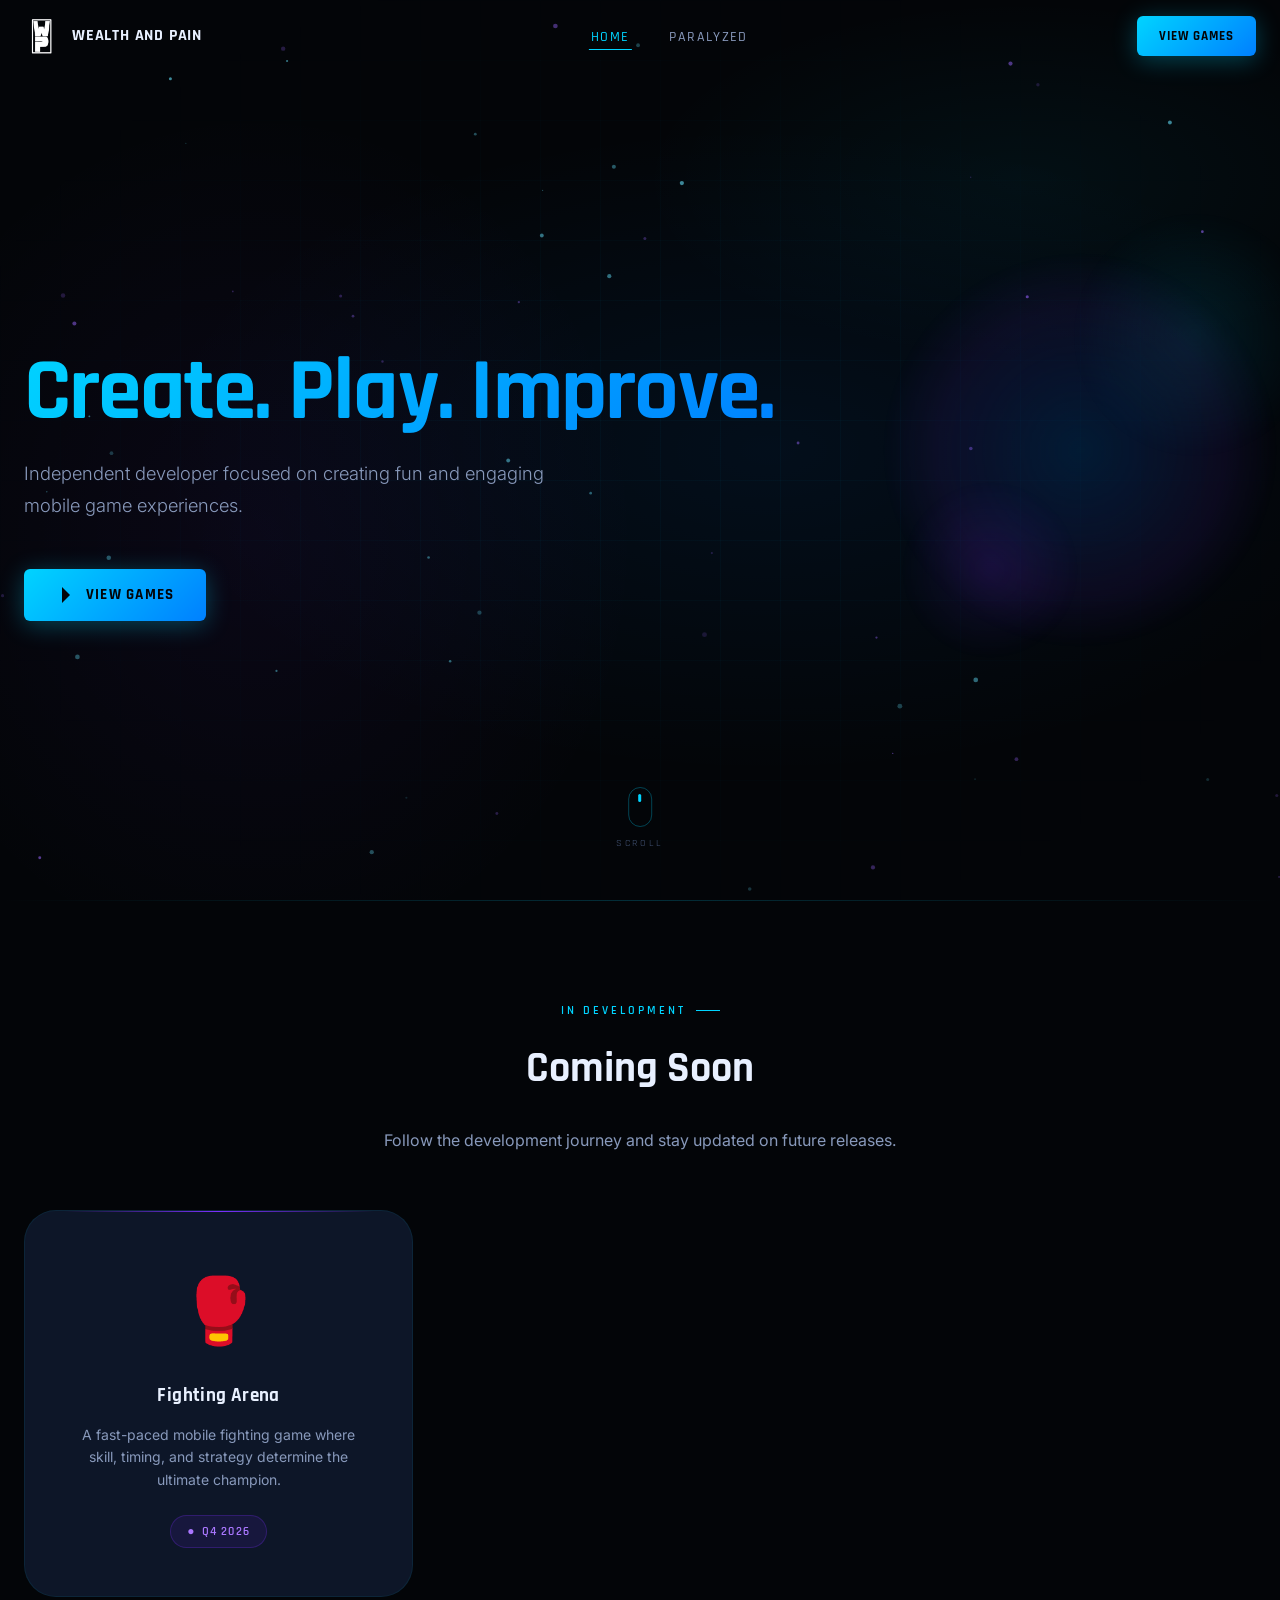
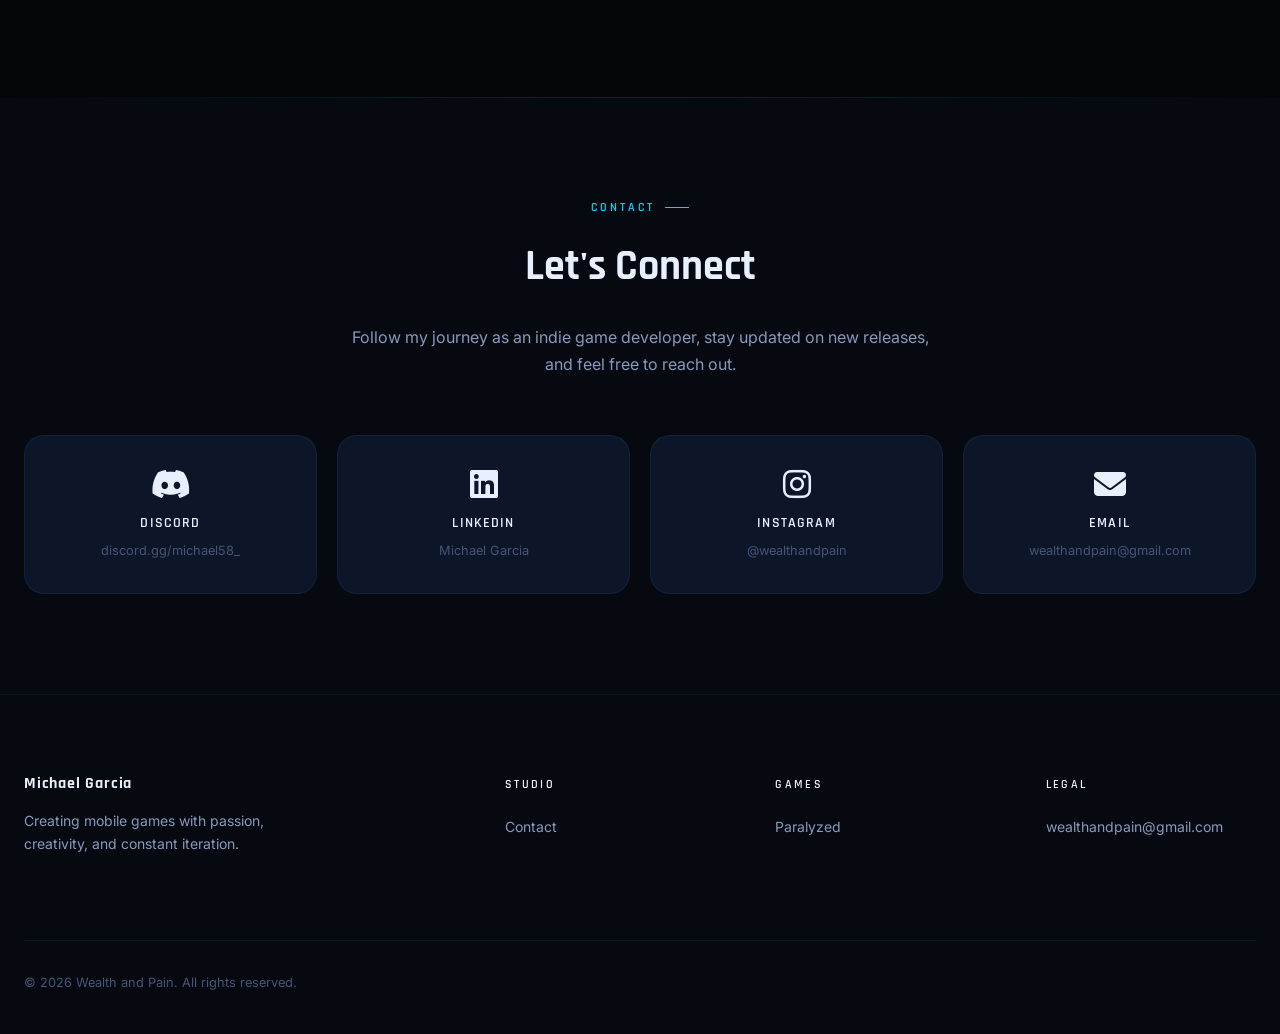
==== index.html @ cfcf7b03 "Feat: Home and Paralyzed details page" ====
<!DOCTYPE html>
<html lang="en">
  <head>
    <meta charset="UTF-8">
    <meta name="viewport" content="width=device-width, initial-scale=1.0">
    <meta name="description" content="Wealth and Pain — Independent mobile game studio. Download our games on Google Play.">
    <meta name="keywords" content="indie game studio, mobile games, action games, Google Play">
    <meta property="og:title" content="Wealth and Pain">
    <meta property="og:description" content="Independent mobile game studio.">
    <meta property="og:type" content="website">
    <title>Wealth and Pain</title>
    <link rel="stylesheet" href="css/style.css">
    <link rel="icon" type="image/svg+xml" href="data:image/svg+xml,<svg xmlns='http://www.w3.org/2000/svg' viewBox='0 0 32 32'><rect width='32' height='32' rx='8' fill='%2300d4ff'/><text x='16' y='23' font-size='18' text-anchor='middle' font-weight='900' fill='%23030508' font-family='monospace'>N</text></svg>">
    <link rel="stylesheet" href="https://cdnjs.cloudflare.com/ajax/libs/font-awesome/6.5.1/css/all.min.css">
  </head>
  <body>

    <!-- ===== NAVBAR ===== -->
    <div id="header"></div>

    <!-- ===== HERO ===== -->
    <section class="hero">
      <div class="hero-bg"></div>
      <div class="hero-grid-overlay"></div>
      <canvas id="hero-canvas" class="hero-particles" style="position:absolute;inset:0;width:100%;height:100%;z-index:0;"></canvas>

      <div class="hero-visual">
        <div class="hero-orb hero-orb-1"></div>
        <div class="hero-orb hero-orb-2"></div>
        <div class="hero-orb hero-orb-3"></div>
      </div>

      <div class="container" style="position:relative;z-index:1;">
        <div class="hero-content">
          <h1 class="display-xl fade-up stagger-1">
            <span class="text-gradient-cyan">Create. Play. Improve.</span>
          </h1>
          <p class="hero-subtitle fade-up stagger-2">
            Independent developer focused on creating fun and engaging mobile game experiences.
          </p>
          <div class="hero-actions fade-up stagger-3">
            <a href="https://play.google.com/store/apps/developer?id=Wealth+and+Pain" class="btn btn-primary" target="_blank" rel="noopener noreferrer">
              <svg class="btn-icon" viewBox="0 0 20 20" fill="currentColor"><path d="M6 2l8 8-8 8V2z"/></svg>
              View Games
            </a>
          </div>
        </div>
      </div>

      <div class="hero-scroll">
        <div class="scroll-indicator"></div>
        <span>Scroll</span>
      </div>
    </section>

    <div class="divider"></div>

    <!-- ===== COMING SOON ===== -->
    <section class="section" id="upcoming">
      <div class="container">
        <div class="section-header centered fade-up">
          <div class="section-label">In Development</div>
          <h2 class="section-title">Coming Soon</h2>
          <p class="section-subtitle">Follow the development journey and stay updated on future releases.</p>
        </div>

        <div class="grid-3">
          <div class="coming-soon-card fade-up">
            <div class="coming-soon-icon">🥊</div>
            <div class="coming-soon-title">Fighting Arena</div>
            <div class="coming-soon-desc">A fast-paced mobile fighting game where skill, timing, and strategy determine the ultimate champion.</div>
            <div class="coming-soon-badge">
              <span>●</span> Q4 2026
            </div>
          </div>
        </div>
      </div>
    </section>

    <div class="divider"></div>

    <!-- ===== SOCIAL ===== -->
    <section class="social-section section" id="contact">
      <div class="container">
        <div class="section-header centered fade-up">
          <div class="section-label">Contact</div>
          <h2 class="section-title">Let's Connect</h2>
          <p class="section-subtitle">Follow my journey as an indie game developer, stay updated on new releases, and feel free to reach out.</p>
        </div>

        <div class="social-grid fade-up stagger-1">
          <a href="https://discord.com/users/michael58_" target="_blank" rel="noopener" class="social-card discord">
            <i class="fab fa-discord social-icon"></i>
            <div class="social-name">Discord</div>
            <div class="social-handle">discord.gg/michael58_</div>
          </a>
          <a href="https://www.linkedin.com/in/michael-garciag/" target="_blank" rel="noopener" class="social-card linkedin">
            <i class="fab fa-linkedin social-icon"></i>
            <div class="social-name">LinkedIn</div>
            <div class="social-handle">Michael Garcia</div>
          </a>
          <a href="https://www.instagram.com/wealthandpain" target="_blank" rel="noopener" class="social-card instagram">
            <i class="fab fa-instagram social-icon"></i>
            <div class="social-name">Instagram</div>
            <div class="social-handle">@wealthandpain</div>
          </a>
          <a href="mailto:wealthandpain@gmail.com" class="social-card email">
            <i class="fas fa-envelope social-icon"></i>
            <div class="social-name">Email</div>
            <div class="social-handle">wealthandpain@gmail.com</div>
          </a>
        </div>
      </div>
    </section>

    <!-- ===== FOOTER ===== -->
    <div id="footer"></div>

    <script src="js/component-loader.js"></script>
    <script src="js/main.js"></script>
  </body>
</html>
---- css/style.css ----
/* ===========================
   NEXUS FORGE STUDIOS — STYLE
   =========================== */

@import url('https://fonts.googleapis.com/css2?family=Orbitron:wght@400;500;600;700;800;900&family=Rajdhani:wght@300;400;500;600;700&family=Inter:wght@300;400;500;600&display=swap');

/* ── Variables ── */
:root {
  --bg-void:       #030508;
  --bg-deep:       #060a10;
  --bg-surface:    #0b1220;
  --bg-card:       #0d1628;
  --bg-glass:      rgba(13, 22, 40, 0.6);

  --accent-cyan:   #00d4ff;
  --accent-blue:   #0080ff;
  --accent-purple: #7b2fff;
  --accent-ember:  #ff6b00;
  --accent-green:  #00ff88;

  --text-primary:  #e8f0ff;
  --text-secondary:#8899bb;
  --text-muted:    #445577;

  --border-dim:    rgba(0, 212, 255, 0.08);
  --border-glow:   rgba(0, 212, 255, 0.3);

  --glow-cyan:     0 0 20px rgba(0, 212, 255, 0.4), 0 0 60px rgba(0, 212, 255, 0.15);
  --glow-purple:   0 0 20px rgba(123, 47, 255, 0.4), 0 0 60px rgba(123, 47, 255, 0.15);
  --glow-ember:    0 0 20px rgba(255, 107, 0, 0.4), 0 0 60px rgba(255, 107, 0, 0.15);

  --font-display:  'Rajdhani', sans-serif;
  --font-ui:       'Rajdhani', sans-serif;
  --font-body:     'Inter', sans-serif;

  --radius-sm:     6px;
  --radius-md:     12px;
  --radius-lg:     20px;
  --radius-xl:     32px;

  --transition:    all 0.3s cubic-bezier(0.4, 0, 0.2, 1);
  --transition-slow: all 0.6s cubic-bezier(0.4, 0, 0.2, 1);
}

/* ── Reset ── */
*, *::before, *::after { box-sizing: border-box; margin: 0; padding: 0; }
html { scroll-behavior: smooth; font-size: 16px; }
body {
  background: var(--bg-void);
  color: var(--text-primary);
  font-family: var(--font-body);
  line-height: 1.6;
  overflow-x: hidden;
  -webkit-font-smoothing: antialiased;
}
img { max-width: 100%; display: block; }
a { color: inherit; text-decoration: none; }
button { cursor: pointer; border: none; background: none; font-family: inherit; }
ul { list-style: none; }

/* ── Scrollbar ── */
::-webkit-scrollbar { width: 4px; }
::-webkit-scrollbar-track { background: var(--bg-void); }
::-webkit-scrollbar-thumb { background: var(--accent-cyan); border-radius: 2px; }

/* ── Selection ── */
::selection { background: rgba(0, 212, 255, 0.2); color: var(--accent-cyan); }

/* ===========================
   LAYOUT UTILITIES
   =========================== */
.container {
  width: 100%;
  max-width: 1280px;
  margin: 0 auto;
  padding: 0 24px;
}

.section {
  padding: 100px 0;
  position: relative;
}

.section--sm { padding: 60px 0; }

.grid-2 { display: grid; grid-template-columns: 1fr 1fr; gap: 40px; }
.grid-3 { display: grid; grid-template-columns: repeat(3, 1fr); gap: 32px; }
.grid-4 { display: grid; grid-template-columns: repeat(4, 1fr); gap: 24px; }

.flex-center { display: flex; align-items: center; justify-content: center; }
.flex-between { display: flex; align-items: center; justify-content: space-between; }

/* ===========================
   TYPOGRAPHY
   =========================== */
.display-xl {
  font-family: var(--font-display);
  font-size: clamp(2.5rem, 7vw, 5.5rem);
  font-weight: 800;
  line-height: 1.0;
  letter-spacing: -0.02em;
}

.display-lg {
  font-family: var(--font-display);
  font-size: clamp(1.8rem, 4vw, 3.2rem);
  font-weight: 700;
  line-height: 1.1;
  letter-spacing: -0.01em;
}

.display-md {
  font-family: var(--font-display);
  font-size: clamp(1.2rem, 2.5vw, 1.8rem);
  font-weight: 600;
  letter-spacing: 0.02em;
}

.section-title {
  font-family: var(--font-display);
  font-size: clamp(1.6rem, 3.5vw, 2.6rem);
  font-weight: 700;
  margin-bottom: 12px;
}

.section-label {
  font-family: var(--font-ui);
  font-size: 0.75rem;
  font-weight: 600;
  letter-spacing: 0.25em;
  text-transform: uppercase;
  color: var(--accent-cyan);
  margin-bottom: 16px;
  display: flex;
  align-items: center;
  gap: 10px;
}

.section-label::before {
  content: '';
  width: 24px;
  height: 1px;
  background: var(--accent-cyan);
  display: inline-block;
}

.text-gradient-cyan {
  background: linear-gradient(135deg, var(--accent-cyan), var(--accent-blue));
  -webkit-background-clip: text;
  -webkit-text-fill-color: transparent;
  background-clip: text;
}

.text-gradient-purple {
  background: linear-gradient(135deg, var(--accent-purple), var(--accent-cyan));
  -webkit-background-clip: text;
  -webkit-text-fill-color: transparent;
  background-clip: text;
}

.text-gradient-ember {
  background: linear-gradient(135deg, var(--accent-ember), #ffaa00);
  -webkit-background-clip: text;
  -webkit-text-fill-color: transparent;
  background-clip: text;
}

/* ===========================
   BUTTONS
   =========================== */
.btn {
  display: inline-flex;
  align-items: center;
  gap: 10px;
  padding: 14px 32px;
  border-radius: var(--radius-sm);
  font-family: var(--font-ui);
  font-size: 0.95rem;
  font-weight: 600;
  letter-spacing: 0.08em;
  text-transform: uppercase;
  transition: var(--transition);
  position: relative;
  overflow: hidden;
}

.btn::before {
  content: '';
  position: absolute;
  inset: 0;
  background: rgba(255,255,255,0.05);
  opacity: 0;
  transition: opacity 0.3s;
}

.btn:hover::before { opacity: 1; }

.btn-primary {
  background: linear-gradient(135deg, var(--accent-cyan), var(--accent-blue));
  color: var(--bg-void);
  font-weight: 700;
  box-shadow: 0 4px 24px rgba(0, 212, 255, 0.3);
}

.btn-primary:hover {
  transform: translateY(-2px);
  box-shadow: 0 8px 40px rgba(0, 212, 255, 0.5);
}

.btn-secondary {
  background: transparent;
  color: var(--text-primary);
  border: 1px solid var(--border-glow);
  backdrop-filter: blur(10px);
}

.btn-secondary:hover {
  border-color: var(--accent-cyan);
  color: var(--accent-cyan);
  box-shadow: var(--glow-cyan);
  transform: translateY(-2px);
}

.btn-ghost {
  background: transparent;
  color: var(--accent-cyan);
  padding: 10px 20px;
  font-size: 0.85rem;
}

.btn-ghost:hover {
  background: rgba(0, 212, 255, 0.08);
}

.btn-ember {
  background: linear-gradient(135deg, var(--accent-ember), #ffaa00);
  color: var(--bg-void);
  font-weight: 700;
  box-shadow: 0 4px 24px rgba(255, 107, 0, 0.3);
}

.btn-ember:hover {
  transform: translateY(-2px);
  box-shadow: 0 8px 40px rgba(255, 107, 0, 0.5);
}

.btn-icon {
  width: 20px;
  height: 20px;
  flex-shrink: 0;
}

/* ===========================
   NAVIGATION
   =========================== */
#navbar {
  position: fixed;
  top: 0;
  left: 0;
  right: 0;
  z-index: 1000;
  padding: 0;
  transition: var(--transition);
}

#navbar.scrolled {
  background: rgba(3, 5, 8, 0.85);
  backdrop-filter: blur(20px);
  -webkit-backdrop-filter: blur(20px);
  border-bottom: 1px solid var(--border-dim);
}

.nav-inner {
  display: flex;
  align-items: center;
  justify-content: space-between;
  height: 72px;
}

.nav-logo {
  display: flex;
  align-items: center;
  gap: 12px;
}

.nav-logo-mark {
  width: 36px;
  height: 36px;
  display: flex;
  align-items: center;
  justify-content: center;
}

.nav-logo-text {
  font-family: var(--font-display);
  font-size: 1rem;
  font-weight: 700;
  letter-spacing: 0.05em;
  line-height: 1.1;
}

.nav-logo-sub {
  font-family: var(--font-ui);
  font-size: 0.6rem;
  letter-spacing: 0.2em;
  text-transform: uppercase;
  color: var(--accent-cyan);
  font-weight: 500;
}

.nav-links {
  display: flex;
  align-items: center;
  gap: 8px;
}

.nav-links a {
  font-family: var(--font-ui);
  font-size: 0.85rem;
  font-weight: 500;
  letter-spacing: 0.1em;
  text-transform: uppercase;
  color: var(--text-secondary);
  padding: 8px 16px;
  border-radius: var(--radius-sm);
  transition: var(--transition);
  position: relative;
}

.nav-links a::after {
  content: '';
  position: absolute;
  bottom: 4px;
  left: 50%;
  transform: translateX(-50%);
  width: 0;
  height: 1px;
  background: var(--accent-cyan);
  transition: width 0.3s ease;
}

.nav-links a:hover, .nav-links a.active {
  color: var(--accent-cyan);
}

.nav-links a:hover::after, .nav-links a.active::after {
  width: 60%;
}

.nav-cta {
  display: flex;
  align-items: center;
  gap: 12px;
}

/* Mobile nav */
.nav-toggle {
  display: none;
  flex-direction: column;
  gap: 5px;
  padding: 8px;
  cursor: pointer;
}

.nav-toggle span {
  width: 22px;
  height: 2px;
  background: var(--text-primary);
  border-radius: 1px;
  transition: var(--transition);
  display: block;
}

.nav-toggle.active span:nth-child(1) { transform: translateY(7px) rotate(45deg); }
.nav-toggle.active span:nth-child(2) { opacity: 0; }
.nav-toggle.active span:nth-child(3) { transform: translateY(-7px) rotate(-45deg); }

.mobile-menu {
  display: none;
  position: fixed;
  top: 72px;
  left: 0;
  right: 0;
  bottom: 0;
  background: rgba(3, 5, 8, 0.97);
  backdrop-filter: blur(20px);
  z-index: 999;
  flex-direction: column;
  align-items: center;
  justify-content: center;
  gap: 8px;
}

.mobile-menu.open { display: flex; }

.mobile-menu a {
  font-family: var(--font-display);
  font-size: 1.4rem;
  font-weight: 600;
  color: var(--text-secondary);
  padding: 16px 40px;
  letter-spacing: 0.08em;
  text-transform: uppercase;
  transition: var(--transition);
  border-radius: var(--radius-sm);
  width: 100%;
  max-width: 300px;
  text-align: center;
}

.mobile-menu a:hover { color: var(--accent-cyan); background: rgba(0,212,255,0.05); }

/* ===========================
   HERO SECTION
   =========================== */
.hero {
  position: relative;
  min-height: 100vh;
  display: flex;
  align-items: center;
  overflow: hidden;
  padding-top: 72px;
}

.hero-bg {
  position: absolute;
  inset: 0;
  background:
    radial-gradient(ellipse 80% 60% at 60% 50%, rgba(0, 128, 255, 0.08) 0%, transparent 60%),
    radial-gradient(ellipse 50% 80% at 20% 60%, rgba(123, 47, 255, 0.06) 0%, transparent 60%),
    radial-gradient(ellipse 60% 40% at 80% 20%, rgba(0, 212, 255, 0.05) 0%, transparent 50%),
    var(--bg-void);
  z-index: 0;
}

.hero-grid-overlay {
  position: absolute;
  inset: 0;
  background-image:
    linear-gradient(rgba(0,212,255,0.03) 1px, transparent 1px),
    linear-gradient(90deg, rgba(0,212,255,0.03) 1px, transparent 1px);
  background-size: 60px 60px;
  z-index: 0;
  mask-image: radial-gradient(ellipse at center, black 20%, transparent 80%);
}

.hero-particles {
  position: absolute;
  inset: 0;
  z-index: 0;
  pointer-events: none;
}

.hero-content {
  position: relative;
  z-index: 1;
  max-width: 780px;
}

.hero-badge {
  display: inline-flex;
  align-items: center;
  gap: 8px;
  background: rgba(0, 212, 255, 0.08);
  border: 1px solid rgba(0, 212, 255, 0.2);
  border-radius: 100px;
  padding: 6px 16px 6px 8px;
  margin-bottom: 32px;
  font-family: var(--font-ui);
  font-size: 0.8rem;
  font-weight: 500;
  letter-spacing: 0.1em;
  text-transform: uppercase;
  color: var(--accent-cyan);
}

.hero-badge-dot {
  width: 6px;
  height: 6px;
  border-radius: 50%;
  background: var(--accent-cyan);
  animation: pulse 2s infinite;
}

@keyframes pulse {
  0%, 100% { opacity: 1; transform: scale(1); }
  50% { opacity: 0.5; transform: scale(1.3); }
}

.hero h1 {
  margin-bottom: 24px;
  line-height: 0.95;
}

.hero-subtitle {
  font-size: 1.15rem;
  color: var(--text-secondary);
  max-width: 520px;
  margin-bottom: 48px;
  line-height: 1.7;
  font-weight: 300;
}

.hero-actions {
  display: flex;
  align-items: center;
  gap: 16px;
  flex-wrap: wrap;
}

.hero-scroll {
  position: absolute;
  bottom: 48px;
  left: 50%;
  transform: translateX(-50%);
  display: flex;
  flex-direction: column;
  align-items: center;
  gap: 8px;
  z-index: 1;
}

.hero-scroll span {
  font-family: var(--font-ui);
  font-size: 0.65rem;
  letter-spacing: 0.25em;
  text-transform: uppercase;
  color: var(--text-muted);
}

.scroll-indicator {
  width: 24px;
  height: 40px;
  border: 1px solid var(--border-glow);
  border-radius: 12px;
  display: flex;
  justify-content: center;
  padding-top: 6px;
}

.scroll-indicator::before {
  content: '';
  width: 3px;
  height: 8px;
  background: var(--accent-cyan);
  border-radius: 2px;
  animation: scroll-bounce 2s infinite;
}

@keyframes scroll-bounce {
  0%, 100% { transform: translateY(0); opacity: 1; }
  50% { transform: translateY(10px); opacity: 0.3; }
}

/* Hero visual element */
.hero-visual {
  position: absolute;
  right: -100px;
  top: 50%;
  transform: translateY(-50%);
  width: 600px;
  height: 600px;
  z-index: 0;
  pointer-events: none;
}

.hero-orb {
  position: absolute;
  border-radius: 50%;
  filter: blur(1px);
}

.hero-orb-1 {
  width: 400px;
  height: 400px;
  top: 50%;
  left: 50%;
  transform: translate(-50%, -50%);
  background: radial-gradient(circle, rgba(0,128,255,0.15) 0%, rgba(123,47,255,0.08) 50%, transparent 70%);
  animation: orb-float 8s ease-in-out infinite;
}

.hero-orb-2 {
  width: 250px;
  height: 250px;
  top: 10%;
  right: 10%;
  background: radial-gradient(circle, rgba(0,212,255,0.1) 0%, transparent 70%);
  animation: orb-float 6s ease-in-out infinite reverse;
}

.hero-orb-3 {
  width: 180px;
  height: 180px;
  bottom: 15%;
  left: 20%;
  background: radial-gradient(circle, rgba(123,47,255,0.12) 0%, transparent 70%);
  animation: orb-float 10s ease-in-out infinite;
}

@keyframes orb-float {
  0%, 100% { transform: translate(-50%, -50%) scale(1); }
  33% { transform: translate(-50%, -55%) scale(1.05); }
  66% { transform: translate(-45%, -50%) scale(0.95); }
}

/* ===========================
   STATS SECTION
   =========================== */
.stats-section {
  border-top: 1px solid var(--border-dim);
  border-bottom: 1px solid var(--border-dim);
  background: var(--bg-deep);
}

.stats-grid {
  display: grid;
  grid-template-columns: repeat(4, 1fr);
  gap: 0;
}

.stat-item {
  padding: 48px 32px;
  text-align: center;
  border-right: 1px solid var(--border-dim);
  position: relative;
  overflow: hidden;
  transition: var(--transition);
}

.stat-item:last-child { border-right: none; }

.stat-item::before {
  content: '';
  position: absolute;
  bottom: 0;
  left: 50%;
  transform: translateX(-50%);
  width: 0;
  height: 2px;
  background: linear-gradient(90deg, var(--accent-cyan), var(--accent-blue));
  transition: width 0.4s ease;
}

.stat-item:hover::before { width: 100%; }

.stat-number {
  font-family: var(--font-display);
  font-size: clamp(2rem, 4vw, 3rem);
  font-weight: 800;
  background: linear-gradient(135deg, #fff, var(--accent-cyan));
  -webkit-background-clip: text;
  -webkit-text-fill-color: transparent;
  background-clip: text;
  line-height: 1;
  margin-bottom: 8px;
}

.stat-label {
  font-family: var(--font-ui);
  font-size: 0.8rem;
  letter-spacing: 0.15em;
  text-transform: uppercase;
  color: var(--text-muted);
  font-weight: 500;
}

/* ===========================
   CARDS & GLASS
   =========================== */
.glass-card {
  background: var(--bg-glass);
  border: 1px solid var(--border-dim);
  border-radius: var(--radius-lg);
  backdrop-filter: blur(20px);
  -webkit-backdrop-filter: blur(20px);
  transition: var(--transition);
  overflow: hidden;
}

.glass-card:hover {
  border-color: rgba(0, 212, 255, 0.2);
  transform: translateY(-4px);
  box-shadow: 0 20px 60px rgba(0, 0, 0, 0.4), 0 0 0 1px rgba(0, 212, 255, 0.1);
}

/* Game card */
.game-card {
  background: var(--bg-card);
  border: 1px solid var(--border-dim);
  border-radius: var(--radius-lg);
  overflow: hidden;
  transition: var(--transition);
  position: relative;
}

.game-card::before {
  content: '';
  position: absolute;
  inset: 0;
  background: linear-gradient(135deg, rgba(0,212,255,0.03), rgba(123,47,255,0.03));
  opacity: 0;
  transition: opacity 0.3s;
  z-index: 0;
  pointer-events: none;
}

.game-card:hover {
  border-color: rgba(0, 212, 255, 0.25);
  transform: translateY(-6px);
  box-shadow: 0 30px 80px rgba(0, 0, 0, 0.5), 0 0 40px rgba(0, 212, 255, 0.08);
}

.game-card:hover::before { opacity: 1; }

.game-card-thumb {
  position: relative;
  width: 100%;
  aspect-ratio: 16/9;
  overflow: hidden;
  background: linear-gradient(135deg, var(--bg-surface), var(--bg-deep));
}

.game-card-thumb img {
  width: 100%;
  height: 100%;
  object-fit: cover;
  transition: transform 0.6s ease;
}

.game-card:hover .game-card-thumb img {
  transform: scale(1.06);
}

.game-card-thumb-placeholder {
  width: 100%;
  height: 100%;
  display: flex;
  align-items: center;
  justify-content: center;
  font-size: 4rem;
  background: linear-gradient(135deg, #0d1628, #1a2040);
}

.game-card-genre {
  position: absolute;
  top: 12px;
  left: 12px;
  background: rgba(0, 0, 0, 0.6);
  backdrop-filter: blur(10px);
  border: 1px solid var(--border-dim);
  border-radius: 100px;
  padding: 4px 12px;
  font-family: var(--font-ui);
  font-size: 0.7rem;
  letter-spacing: 0.1em;
  text-transform: uppercase;
  color: var(--accent-cyan);
  font-weight: 600;
}

.game-card-body {
  padding: 24px;
  position: relative;
  z-index: 1;
}

.game-card-title {
  font-family: var(--font-display);
  font-size: 1.1rem;
  font-weight: 700;
  margin-bottom: 8px;
  letter-spacing: 0.02em;
}

.game-card-desc {
  font-size: 0.875rem;
  color: var(--text-secondary);
  margin-bottom: 16px;
  line-height: 1.6;
  display: -webkit-box;
  -webkit-line-clamp: 2;
  -webkit-box-orient: vertical;
  overflow: hidden;
}

.game-card-meta {
  display: flex;
  align-items: center;
  justify-content: space-between;
  margin-bottom: 20px;
}

.game-card-rating {
  display: flex;
  align-items: center;
  gap: 6px;
  font-family: var(--font-ui);
  font-size: 0.85rem;
  font-weight: 600;
  color: #ffcc00;
}

.game-card-downloads {
  font-family: var(--font-ui);
  font-size: 0.75rem;
  color: var(--text-muted);
  letter-spacing: 0.05em;
}

/* ===========================
   SECTION DIVIDERS
   =========================== */
.divider {
  width: 100%;
  height: 1px;
  background: linear-gradient(90deg, transparent, var(--accent-cyan), transparent);
  opacity: 0.2;
  margin: 0;
}

.divider-glow {
  width: 100%;
  height: 1px;
  background: linear-gradient(90deg, transparent, var(--accent-cyan), transparent);
  box-shadow: 0 0 20px rgba(0, 212, 255, 0.2);
}

/* ===========================
   FEATURED GAME
   =========================== */
.featured-section {
  background: var(--bg-deep);
}

.featured-inner {
  background: var(--bg-card);
  border: 1px solid var(--border-dim);
  border-radius: var(--radius-xl);
  overflow: hidden;
  display: grid;
  grid-template-columns: 1fr 1fr;
  min-height: 480px;
  position: relative;
}

.featured-inner::before {
  content: '';
  position: absolute;
  inset: 0;
  background: linear-gradient(135deg, rgba(0,212,255,0.02), rgba(123,47,255,0.02));
  pointer-events: none;
}

.featured-media {
  position: relative;
  overflow: hidden;
  min-height: 360px;
}

.featured-media-bg {
  width: 100%;
  height: 100%;
  background: linear-gradient(135deg, #0a1530, #1a0a30, #0a1a30);
  display: flex;
  align-items: center;
  justify-content: center;
  font-size: 8rem;
  position: relative;
}

.featured-media-bg::after {
  content: '';
  position: absolute;
  inset: 0;
  background: linear-gradient(to right, transparent 60%, var(--bg-card));
}

.featured-content {
  padding: 56px 56px 56px 40px;
  display: flex;
  flex-direction: column;
  justify-content: center;
}

.featured-label {
  font-family: var(--font-ui);
  font-size: 0.7rem;
  letter-spacing: 0.25em;
  text-transform: uppercase;
  color: var(--accent-ember);
  margin-bottom: 16px;
  display: flex;
  align-items: center;
  gap: 8px;
  font-weight: 600;
}

.featured-label::before {
  content: '';
  width: 20px;
  height: 1px;
  background: var(--accent-ember);
}

.featured-title {
  font-family: var(--font-display);
  font-size: 2.4rem;
  font-weight: 800;
  line-height: 1.1;
  margin-bottom: 16px;
}

.featured-desc {
  color: var(--text-secondary);
  margin-bottom: 32px;
  line-height: 1.7;
  font-size: 0.95rem;
}

.featured-tags {
  display: flex;
  gap: 8px;
  flex-wrap: wrap;
  margin-bottom: 32px;
}

.tag {
  background: rgba(0, 212, 255, 0.08);
  border: 1px solid rgba(0, 212, 255, 0.15);
  border-radius: 100px;
  padding: 4px 14px;
  font-family: var(--font-ui);
  font-size: 0.75rem;
  font-weight: 500;
  color: var(--accent-cyan);
  letter-spacing: 0.05em;
}

.tag.purple {
  background: rgba(123, 47, 255, 0.08);
  border-color: rgba(123, 47, 255, 0.2);
  color: #aa77ff;
}

.tag.ember {
  background: rgba(255, 107, 0, 0.08);
  border-color: rgba(255, 107, 0, 0.2);
  color: var(--accent-ember);
}

.featured-actions { display: flex; gap: 12px; flex-wrap: wrap; }

/* ===========================
   ABOUT SECTION
   =========================== */
.about-content {
  display: grid;
  grid-template-columns: 1fr 1.2fr;
  gap: 80px;
  align-items: center;
}

.about-visual {
  position: relative;
}

.about-visual-frame {
  aspect-ratio: 1;
  max-width: 420px;
  border-radius: var(--radius-xl);
  background: linear-gradient(135deg, var(--bg-card), var(--bg-surface));
  border: 1px solid var(--border-dim);
  display: flex;
  align-items: center;
  justify-content: center;
  font-size: 6rem;
  position: relative;
  overflow: hidden;
}

.about-visual-frame::before {
  content: '';
  position: absolute;
  inset: 0;
  background: radial-gradient(circle at 30% 70%, rgba(0,212,255,0.08), transparent 60%),
              radial-gradient(circle at 70% 30%, rgba(123,47,255,0.08), transparent 60%);
}

.about-float-badge {
  position: absolute;
  bottom: -20px;
  right: -20px;
  background: var(--bg-card);
  border: 1px solid var(--border-glow);
  border-radius: var(--radius-md);
  padding: 16px 24px;
  backdrop-filter: blur(20px);
  box-shadow: var(--glow-cyan);
}

.about-float-badge-num {
  font-family: var(--font-display);
  font-size: 1.8rem;
  font-weight: 800;
  color: var(--accent-cyan);
  line-height: 1;
}

.about-float-badge-label {
  font-family: var(--font-ui);
  font-size: 0.7rem;
  letter-spacing: 0.1em;
  text-transform: uppercase;
  color: var(--text-muted);
  margin-top: 4px;
}

.about-text p {
  color: var(--text-secondary);
  margin-bottom: 20px;
  line-height: 1.8;
  font-size: 0.95rem;
}

.about-features {
  display: grid;
  grid-template-columns: 1fr 1fr;
  gap: 16px;
  margin-top: 36px;
}

.about-feature {
  display: flex;
  align-items: flex-start;
  gap: 12px;
  padding: 16px;
  background: rgba(0, 212, 255, 0.04);
  border: 1px solid var(--border-dim);
  border-radius: var(--radius-md);
  transition: var(--transition);
}

.about-feature:hover {
  border-color: rgba(0, 212, 255, 0.2);
  background: rgba(0, 212, 255, 0.06);
}

.about-feature-icon {
  font-size: 1.4rem;
  flex-shrink: 0;
}

.about-feature-title {
  font-family: var(--font-ui);
  font-size: 0.85rem;
  font-weight: 600;
  letter-spacing: 0.05em;
  color: var(--text-primary);
  margin-bottom: 2px;
}

.about-feature-desc {
  font-size: 0.75rem;
  color: var(--text-muted);
  line-height: 1.4;
}

/* ===========================
   NEWS / UPDATES
   =========================== */
.news-section {
  background: var(--bg-deep);
}

.news-grid {
  display: grid;
  grid-template-columns: 1fr 1fr 1fr;
  gap: 24px;
}

.news-card {
  background: var(--bg-card);
  border: 1px solid var(--border-dim);
  border-radius: var(--radius-lg);
  overflow: hidden;
  transition: var(--transition);
  cursor: pointer;
}

.news-card:hover {
  border-color: rgba(0, 212, 255, 0.2);
  transform: translateY(-4px);
}

.news-card-image {
  width: 100%;
  height: 180px;
  background: linear-gradient(135deg, #0a1530, #1a0a30);
  display: flex;
  align-items: center;
  justify-content: center;
  font-size: 3rem;
  position: relative;
  overflow: hidden;
}

.news-card-body { padding: 24px; }

.news-card-tag {
  font-family: var(--font-ui);
  font-size: 0.7rem;
  letter-spacing: 0.15em;
  text-transform: uppercase;
  color: var(--accent-cyan);
  font-weight: 600;
  margin-bottom: 10px;
}

.news-card-title {
  font-family: var(--font-ui);
  font-size: 1rem;
  font-weight: 600;
  margin-bottom: 10px;
  line-height: 1.4;
}

.news-card-excerpt {
  font-size: 0.825rem;
  color: var(--text-secondary);
  line-height: 1.6;
  margin-bottom: 16px;
  display: -webkit-box;
  -webkit-line-clamp: 3;
  -webkit-box-orient: vertical;
  overflow: hidden;
}

.news-card-date {
  font-family: var(--font-ui);
  font-size: 0.725rem;
  color: var(--text-muted);
  letter-spacing: 0.08em;
}

/* ===========================
   COMING SOON
   =========================== */
.coming-soon-card {
  background: var(--bg-card);
  border: 1px solid var(--border-dim);
  border-radius: var(--radius-xl);
  padding: 48px;
  text-align: center;
  position: relative;
  overflow: hidden;
  transition: var(--transition);
}

.coming-soon-card::before {
  content: '';
  position: absolute;
  top: 0;
  left: 50%;
  transform: translateX(-50%);
  width: 80%;
  height: 1px;
  background: linear-gradient(90deg, transparent, var(--accent-purple), transparent);
}

.coming-soon-card:hover {
  border-color: rgba(123, 47, 255, 0.3);
  box-shadow: 0 20px 60px rgba(0,0,0,0.4), 0 0 40px rgba(123,47,255,0.08);
  transform: translateY(-4px);
}

.coming-soon-icon {
  font-size: 4rem;
  margin-bottom: 20px;
}

.coming-soon-title {
  font-family: var(--font-display);
  font-size: 1.2rem;
  font-weight: 700;
  margin-bottom: 12px;
  letter-spacing: 0.02em;
}

.coming-soon-desc {
  font-size: 0.875rem;
  color: var(--text-secondary);
  margin-bottom: 24px;
  line-height: 1.6;
}

.coming-soon-badge {
  display: inline-flex;
  align-items: center;
  gap: 6px;
  background: rgba(123, 47, 255, 0.1);
  border: 1px solid rgba(123, 47, 255, 0.25);
  border-radius: 100px;
  padding: 6px 16px;
  font-family: var(--font-ui);
  font-size: 0.75rem;
  font-weight: 600;
  letter-spacing: 0.1em;
  color: #aa77ff;
  text-transform: uppercase;
}

/* ===========================
   SOCIAL SECTION
   =========================== */
.social-section {
  background: var(--bg-deep);
}

.social-grid {
  display: grid;
  grid-template-columns: repeat(4, 1fr);
  gap: 20px;
}

.social-card {
  background: var(--bg-card);
  border: 1px solid var(--border-dim);
  border-radius: var(--radius-lg);
  padding: 32px 24px;
  text-align: center;
  transition: var(--transition);
  cursor: pointer;
}

.social-card:hover {
  transform: translateY(-4px);
}

.social-icon {
  font-size: 2rem;
  margin-bottom: 12px;
  display: block;
}

.social-name {
  font-family: var(--font-ui);
  font-size: 0.9rem;
  font-weight: 600;
  letter-spacing: 0.08em;
  text-transform: uppercase;
  margin-bottom: 6px;
}

.social-handle {
  font-size: 0.8rem;
  color: var(--text-muted);
}

.social-card.twitter:hover { border-color: rgba(29, 161, 242, 0.4); box-shadow: 0 10px 40px rgba(29,161,242,0.1); }
.social-card.discord:hover { border-color: rgba(88, 101, 242, 0.4); box-shadow: 0 10px 40px rgba(88,101,242,0.1); }
.social-card.youtube:hover { border-color: rgba(255, 0, 0, 0.4); box-shadow: 0 10px 40px rgba(255,0,0,0.1); }
.social-card.instagram:hover { border-color: rgba(225, 48, 108, 0.4); box-shadow: 0 10px 40px rgba(225,48,108,0.1); }

/* ===========================
   FOOTER
   =========================== */
footer {
  background: var(--bg-deep);
  border-top: 1px solid var(--border-dim);
  padding: 80px 0 40px;
}

.footer-grid {
  display: grid;
  grid-template-columns: 2fr 1fr 1fr 1fr;
  gap: 60px;
  margin-bottom: 60px;
}

.footer-brand-desc {
  font-size: 0.875rem;
  color: var(--text-secondary);
  line-height: 1.7;
  margin: 16px 0 24px;
  max-width: 280px;
}

.footer-social-row {
  display: flex;
  gap: 12px;
}

.footer-social-btn {
  width: 36px;
  height: 36px;
  border-radius: var(--radius-sm);
  background: rgba(255,255,255,0.04);
  border: 1px solid var(--border-dim);
  display: flex;
  align-items: center;
  justify-content: center;
  font-size: 1rem;
  transition: var(--transition);
  cursor: pointer;
}

.footer-social-btn:hover {
  border-color: var(--accent-cyan);
  background: rgba(0, 212, 255, 0.08);
}

.footer-col-title {
  font-family: var(--font-ui);
  font-size: 0.75rem;
  font-weight: 600;
  letter-spacing: 0.2em;
  text-transform: uppercase;
  color: var(--text-primary);
  margin-bottom: 20px;
}

.footer-col-links {
  display: flex;
  flex-direction: column;
  gap: 12px;
}

.footer-col-links a {
  font-size: 0.875rem;
  color: var(--text-secondary);
  transition: color 0.3s;
}

.footer-col-links a:hover { color: var(--accent-cyan); }

.footer-bottom {
  border-top: 1px solid var(--border-dim);
  padding-top: 32px;
  display: flex;
  align-items: center;
  justify-content: space-between;
}

.footer-bottom-text {
  font-size: 0.8rem;
  color: var(--text-muted);
}

.footer-legal-links {
  display: flex;
  gap: 24px;
}

.footer-legal-links a {
  font-size: 0.8rem;
  color: var(--text-muted);
  transition: color 0.3s;
}

.footer-legal-links a:hover { color: var(--accent-cyan); }

/* ===========================
   GAMES PAGE
   =========================== */
.page-hero {
  padding: 160px 0 80px;
  text-align: center;
  background: var(--bg-deep);
  position: relative;
  overflow: hidden;
}

.page-hero::before {
  content: '';
  position: absolute;
  top: 0;
  left: 0;
  right: 0;
  bottom: 0;
  background:
    radial-gradient(ellipse 60% 60% at 50% 30%, rgba(0,128,255,0.07) 0%, transparent 70%);
}

.page-hero-content { position: relative; z-index: 1; }

.filter-bar {
  display: flex;
  align-items: center;
  gap: 12px;
  margin-bottom: 48px;
  flex-wrap: wrap;
}

.filter-btn {
  padding: 8px 20px;
  border-radius: 100px;
  font-family: var(--font-ui);
  font-size: 0.8rem;
  font-weight: 600;
  letter-spacing: 0.08em;
  text-transform: uppercase;
  cursor: pointer;
  transition: var(--transition);
  background: var(--bg-card);
  border: 1px solid var(--border-dim);
  color: var(--text-secondary);
}

.filter-btn.active, .filter-btn:hover {
  border-color: var(--accent-cyan);
  color: var(--accent-cyan);
  background: rgba(0, 212, 255, 0.06);
}

.search-bar {
  display: flex;
  align-items: center;
  gap: 12px;
  background: var(--bg-card);
  border: 1px solid var(--border-dim);
  border-radius: var(--radius-sm);
  padding: 10px 16px;
  max-width: 280px;
  transition: var(--transition);
}

.search-bar:focus-within {
  border-color: var(--accent-cyan);
  box-shadow: 0 0 0 2px rgba(0, 212, 255, 0.1);
}

.search-bar input {
  background: none;
  border: none;
  outline: none;
  color: var(--text-primary);
  font-family: var(--font-body);
  font-size: 0.875rem;
  width: 100%;
}

.search-bar input::placeholder { color: var(--text-muted); }

.games-grid {
  display: grid;
  grid-template-columns: repeat(auto-fill, minmax(300px, 1fr));
  gap: 32px;
}

/* ===========================
   GAME DETAIL PAGE
   =========================== */
.game-hero {
  position: relative;
  min-height: 100vh;
  display: flex;
  align-items: center;
  padding-top: 72px;
  overflow: hidden;
}

.game-hero-bg {
  position: absolute;
  inset: 0;
  background: linear-gradient(135deg, #020810, #0d1230, #100820);
  z-index: 0;
}

.game-hero-bg::before {
  content: '';
  position: absolute;
  inset: 0;
  background:
    radial-gradient(ellipse 60% 80% at 70% 40%, rgba(0,128,255,0.12) 0%, transparent 60%),
    radial-gradient(ellipse 40% 60% at 20% 60%, rgba(123,47,255,0.1) 0%, transparent 60%);
}

.game-hero-visual {
  position: absolute;
  right: 0;
  top: 0;
  height: 100%;
  width: 55%;
  z-index: 0;
}

.game-hero-artwork {
  width: 100%;
  height: 100%;
  display: flex;
  align-items: center;
  justify-content: center;
  font-size: 10rem;
  background: linear-gradient(to left, rgba(13,22,40,0.3), transparent);
}

.game-hero-gradient {
  position: absolute;
  inset: 0;
  background: linear-gradient(90deg, var(--bg-void) 30%, transparent 70%);
}

.game-hero-content {
  position: relative;
  z-index: 1;
  padding: 80px 0;
  max-width: 560px;
}

.game-hero-title {
  font-family: var(--font-display);
  font-size: clamp(2rem, 6vw, 4.5rem);
  font-weight: 900;
  line-height: 0.95;
  margin-bottom: 16px;
  letter-spacing: -0.02em;
}

.game-hero-tagline {
  font-size: 1.1rem;
  color: var(--text-secondary);
  margin-bottom: 40px;
  line-height: 1.5;
  font-style: italic;
}

.game-hero-actions {
  display: flex;
  gap: 12px;
  flex-wrap: wrap;
}

/* Screenshots gallery */
.screenshots-section {
  background: var(--bg-deep);
}

.screenshots-grid {
  display: grid;
  grid-template-columns: repeat(auto-fill, minmax(200px, 1fr));
  gap: 16px;
}

.screenshot-item {
  border-radius: var(--radius-md);
  overflow: hidden;
  cursor: pointer;
  border: 1px solid var(--border-dim);
  transition: var(--transition);
  aspect-ratio: 9/16;
  background: var(--bg-card);
  display: flex;
  align-items: center;
  justify-content: center;
  font-size: 3rem;
}

.screenshot-item:hover {
  border-color: var(--accent-cyan);
  transform: translateY(-4px);
  box-shadow: var(--glow-cyan);
}

/* Features grid */
.features-grid {
  display: grid;
  grid-template-columns: repeat(auto-fill, minmax(220px, 1fr));
  gap: 24px;
}

.feature-card {
  background: var(--bg-card);
  border: 1px solid var(--border-dim);
  border-radius: var(--radius-lg);
  padding: 32px 24px;
  text-align: center;
  transition: var(--transition);
}

.feature-card:hover {
  border-color: rgba(0, 212, 255, 0.2);
  transform: translateY(-4px);
  box-shadow: 0 20px 60px rgba(0,0,0,0.3);
}

.feature-icon {
  font-size: 2.5rem;
  margin-bottom: 16px;
}

.feature-title {
  font-family: var(--font-display);
  font-size: 0.95rem;
  font-weight: 700;
  margin-bottom: 8px;
  letter-spacing: 0.03em;
}

.feature-desc {
  font-size: 0.825rem;
  color: var(--text-secondary);
  line-height: 1.6;
}

/* Trailer section */
.trailer-section {
  background: var(--bg-deep);
}

.trailer-wrapper {
  max-width: 900px;
  margin: 0 auto;
  border-radius: var(--radius-xl);
  overflow: hidden;
  border: 1px solid var(--border-dim);
  box-shadow: 0 40px 120px rgba(0,0,0,0.6), var(--glow-purple);
  position: relative;
}

.trailer-wrapper iframe {
  width: 100%;
  aspect-ratio: 16/9;
  display: block;
  border: none;
}

.trailer-placeholder {
  width: 100%;
  aspect-ratio: 16/9;
  background: linear-gradient(135deg, #080e20, #150a2a);
  display: flex;
  flex-direction: column;
  align-items: center;
  justify-content: center;
  gap: 16px;
  cursor: pointer;
  position: relative;
  overflow: hidden;
}

.play-btn {
  width: 80px;
  height: 80px;
  background: rgba(0, 212, 255, 0.15);
  border: 2px solid var(--accent-cyan);
  border-radius: 50%;
  display: flex;
  align-items: center;
  justify-content: center;
  font-size: 1.8rem;
  transition: var(--transition);
  backdrop-filter: blur(10px);
}

.play-btn:hover {
  background: rgba(0, 212, 255, 0.25);
  box-shadow: var(--glow-cyan);
  transform: scale(1.05);
}

/* FAQ */
.faq-list {
  max-width: 800px;
  margin: 0 auto;
  display: flex;
  flex-direction: column;
  gap: 12px;
}

.faq-item {
  background: var(--bg-card);
  border: 1px solid var(--border-dim);
  border-radius: var(--radius-md);
  overflow: hidden;
  transition: var(--transition);
}

.faq-item.open {
  border-color: rgba(0, 212, 255, 0.2);
}

.faq-question {
  width: 100%;
  display: flex;
  align-items: center;
  justify-content: space-between;
  padding: 20px 24px;
  cursor: pointer;
  font-family: var(--font-ui);
  font-size: 0.95rem;
  font-weight: 600;
  color: var(--text-primary);
  text-align: left;
  transition: var(--transition);
}

.faq-question:hover { color: var(--accent-cyan); }

.faq-chevron {
  width: 20px;
  height: 20px;
  border: 1px solid var(--border-glow);
  border-radius: 50%;
  display: flex;
  align-items: center;
  justify-content: center;
  font-size: 0.65rem;
  flex-shrink: 0;
  transition: transform 0.3s ease;
  color: var(--accent-cyan);
}

.faq-item.open .faq-chevron { transform: rotate(180deg); }

.faq-answer {
  max-height: 0;
  overflow: hidden;
  transition: max-height 0.3s ease;
}

.faq-item.open .faq-answer { max-height: 300px; }

.faq-answer-inner {
  padding: 0 24px 20px;
  font-size: 0.875rem;
  color: var(--text-secondary);
  line-height: 1.7;
}

/* Support section */
.support-card {
  text-align: center;
  padding: 48px;
  max-width: 600px;
  margin: 0 auto;
}

.support-email {
  display: inline-flex;
  align-items: center;
  gap: 8px;
  background: rgba(0, 212, 255, 0.06);
  border: 1px solid rgba(0, 212, 255, 0.2);
  border-radius: var(--radius-sm);
  padding: 12px 24px;
  font-family: var(--font-ui);
  font-size: 1rem;
  font-weight: 600;
  color: var(--accent-cyan);
  margin-bottom: 32px;
  transition: var(--transition);
  cursor: pointer;
}

.support-email:hover {
  background: rgba(0, 212, 255, 0.1);
  box-shadow: var(--glow-cyan);
}

/* Privacy Policy */
.privacy-content {
  max-width: 800px;
  margin: 0 auto;
}

.privacy-section {
  margin-bottom: 40px;
}

.privacy-section h3 {
  font-family: var(--font-ui);
  font-size: 1rem;
  font-weight: 600;
  color: var(--accent-cyan);
  margin-bottom: 12px;
  letter-spacing: 0.05em;
}

.privacy-section p, .privacy-section li {
  font-size: 0.875rem;
  color: var(--text-secondary);
  line-height: 1.8;
}

.privacy-section ul {
  padding-left: 20px;
  list-style: disc;
}

.privacy-section li { margin-bottom: 6px; }

/* ===========================
   ANIMATIONS & SCROLL
   =========================== */
.fade-up {
  opacity: 0;
  transform: translateY(30px);
  transition: opacity 0.7s ease, transform 0.7s ease;
}

.fade-up.visible {
  opacity: 1;
  transform: translateY(0);
}

.fade-in {
  opacity: 0;
  transition: opacity 0.7s ease;
}

.fade-in.visible { opacity: 1; }

.stagger-1 { transition-delay: 0.1s; }
.stagger-2 { transition-delay: 0.2s; }
.stagger-3 { transition-delay: 0.3s; }
.stagger-4 { transition-delay: 0.4s; }

/* Ambient glow backgrounds */
.ambient-1 {
  position: absolute;
  width: 400px;
  height: 400px;
  border-radius: 50%;
  background: radial-gradient(circle, rgba(0, 212, 255, 0.04) 0%, transparent 70%);
  pointer-events: none;
  z-index: 0;
}

.ambient-2 {
  position: absolute;
  width: 300px;
  height: 300px;
  border-radius: 50%;
  background: radial-gradient(circle, rgba(123, 47, 255, 0.05) 0%, transparent 70%);
  pointer-events: none;
  z-index: 0;
}

/* Section header layout */
.section-header {
  margin-bottom: 56px;
}

.section-header.centered {
  text-align: center;
  display: flex;
  flex-direction: column;
  align-items: center;
}

.section-header.centered .section-label {
  justify-content: center;
}

.section-header.centered .section-label::before {
  display: none;
}

.section-header.centered .section-label::after {
  content: '';
  width: 24px;
  height: 1px;
  background: var(--accent-cyan);
  display: inline-block;
}

.section-subtitle {
  color: var(--text-secondary);
  font-size: 1rem;
  max-width: 600px;
  line-height: 1.7;
  margin-top: 12px;
}

/* Play Store badge */
.store-badge {
  display: inline-flex;
  align-items: center;
  gap: 10px;
  background: var(--bg-card);
  border: 1px solid var(--border-dim);
  border-radius: var(--radius-sm);
  padding: 10px 20px;
  transition: var(--transition);
  cursor: pointer;
}

.store-badge:hover {
  border-color: var(--accent-cyan);
  background: rgba(0, 212, 255, 0.05);
  transform: translateY(-2px);
}

.store-badge-icon { font-size: 1.5rem; }

.store-badge-text {
  display: flex;
  flex-direction: column;
}

.store-badge-sub {
  font-family: var(--font-ui);
  font-size: 0.6rem;
  letter-spacing: 0.1em;
  color: var(--text-muted);
  text-transform: uppercase;
}

.store-badge-name {
  font-family: var(--font-ui);
  font-size: 0.9rem;
  font-weight: 700;
  color: var(--text-primary);
}

/* ===========================
   RESPONSIVE
   =========================== */
@media (max-width: 1024px) {
  .grid-4 { grid-template-columns: repeat(2, 1fr); }
  .footer-grid { grid-template-columns: 1fr 1fr; gap: 40px; }
  .stats-grid { grid-template-columns: repeat(2, 1fr); }
  .stat-item { border-right: none; border-bottom: 1px solid var(--border-dim); }
  .stat-item:last-child, .stat-item:nth-child(2) { border-bottom: none; }
  .about-content { grid-template-columns: 1fr; gap: 48px; }
  .about-visual { display: none; }
  .featured-inner { grid-template-columns: 1fr; }
  .featured-media { min-height: 250px; }
  .social-grid { grid-template-columns: repeat(2, 1fr); }
  .news-grid { grid-template-columns: 1fr 1fr; }
  .hero-visual { display: none; }
}

@media (max-width: 768px) {
  .nav-links, .nav-cta { display: none; }
  .nav-toggle { display: flex; }

  .section { padding: 60px 0; }

  .grid-2 { grid-template-columns: 1fr; gap: 24px; }
  .grid-3 { grid-template-columns: 1fr; }
  .footer-grid { grid-template-columns: 1fr; }
  .news-grid { grid-template-columns: 1fr; }
  .social-grid { grid-template-columns: repeat(2, 1fr); }
  .games-grid { grid-template-columns: 1fr; }
  .about-features { grid-template-columns: 1fr; }
  .features-grid { grid-template-columns: 1fr 1fr; }
  .screenshots-grid { grid-template-columns: repeat(2, 1fr); }

  .featured-content { padding: 32px; }
  .featured-title { font-size: 1.8rem; }

  .hero-actions { flex-direction: column; align-items: flex-start; }
  .hero-subtitle { font-size: 1rem; }

  .footer-bottom { flex-direction: column; gap: 16px; text-align: center; }
  .footer-legal-links { flex-wrap: wrap; justify-content: center; }

  .game-hero-visual { display: none; }
  .game-hero-content { max-width: 100%; }
}

@media (max-width: 480px) {
  .container { padding: 0 16px; }
  .stats-grid { grid-template-columns: 1fr 1fr; }
  .stat-item { border-bottom: 1px solid var(--border-dim); border-right: 1px solid var(--border-dim); }
  .stat-item:nth-child(even) { border-right: none; }
  .stat-item:nth-last-child(-n+2) { border-bottom: none; }
  .features-grid { grid-template-columns: 1fr; }
  .social-grid { grid-template-columns: 1fr 1fr; }
  .screenshots-grid { grid-template-columns: repeat(2, 1fr); }
  .filter-bar { justify-content: center; }
}
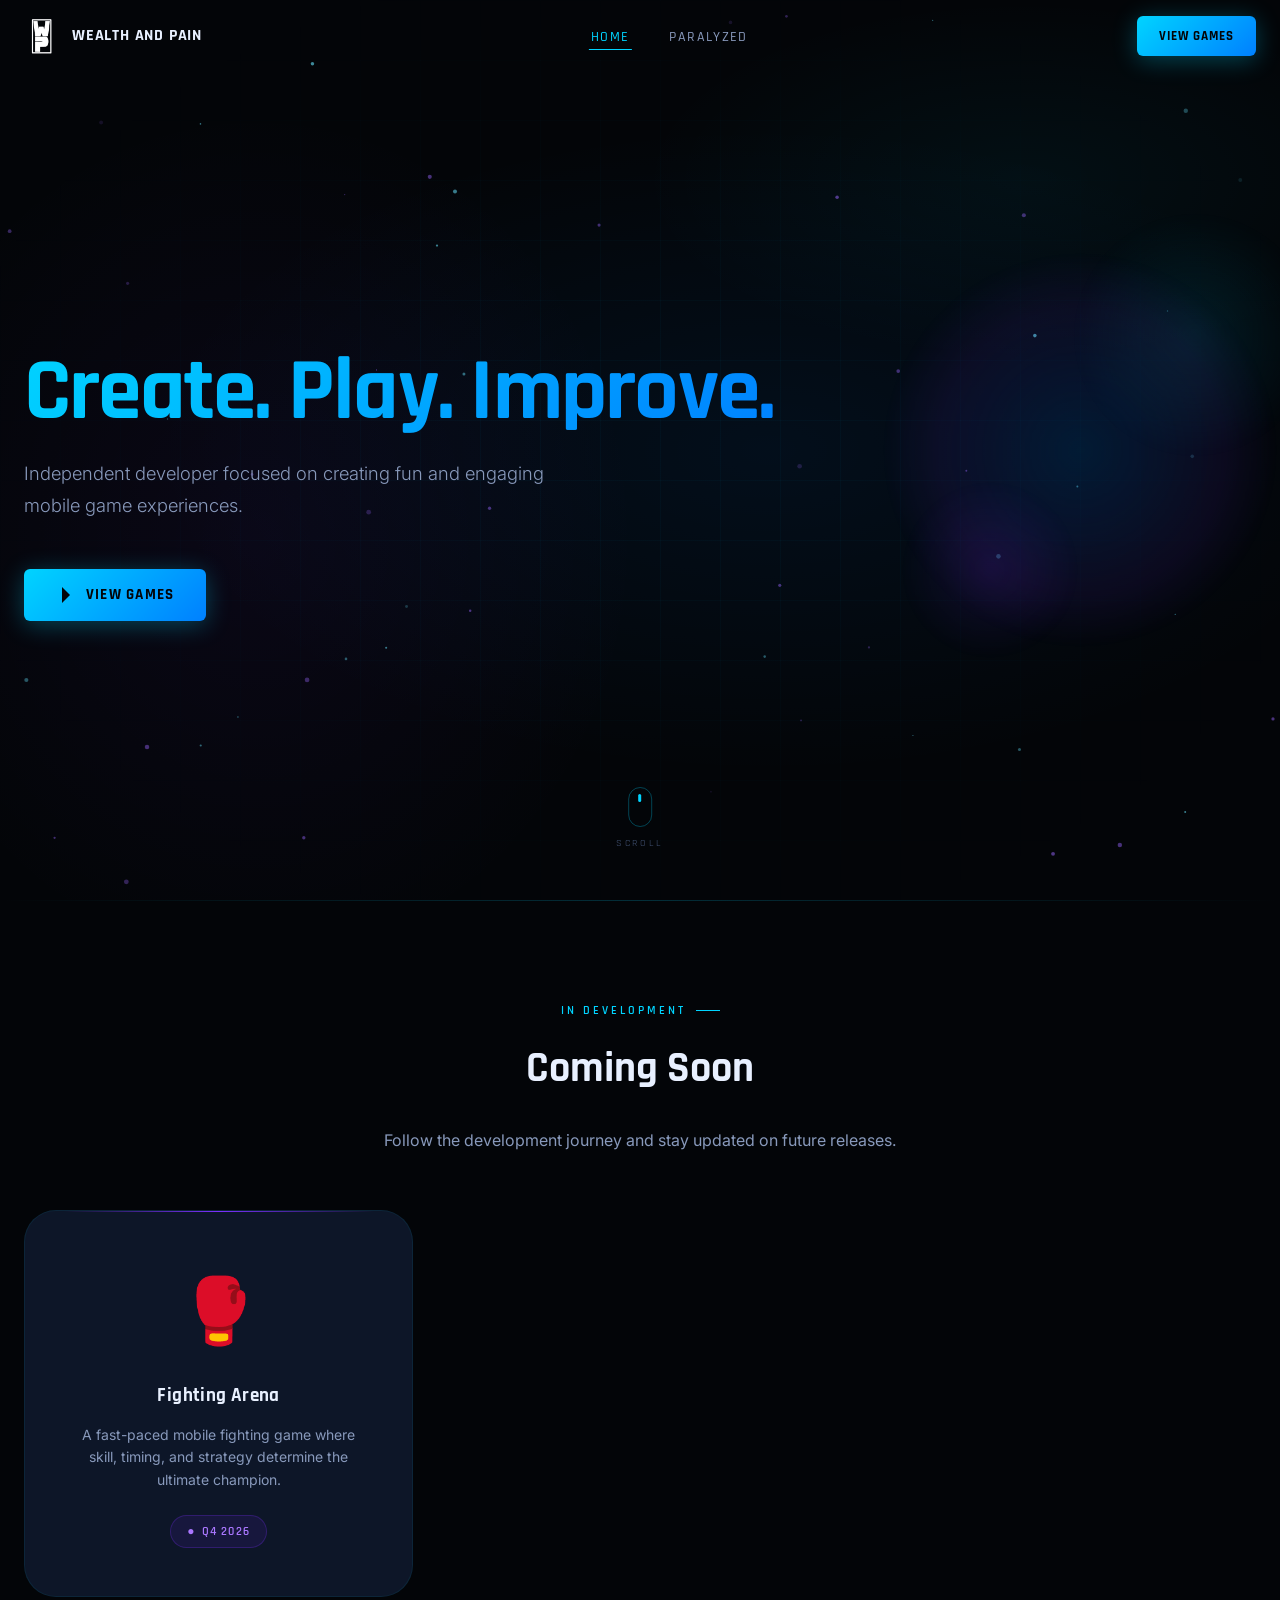
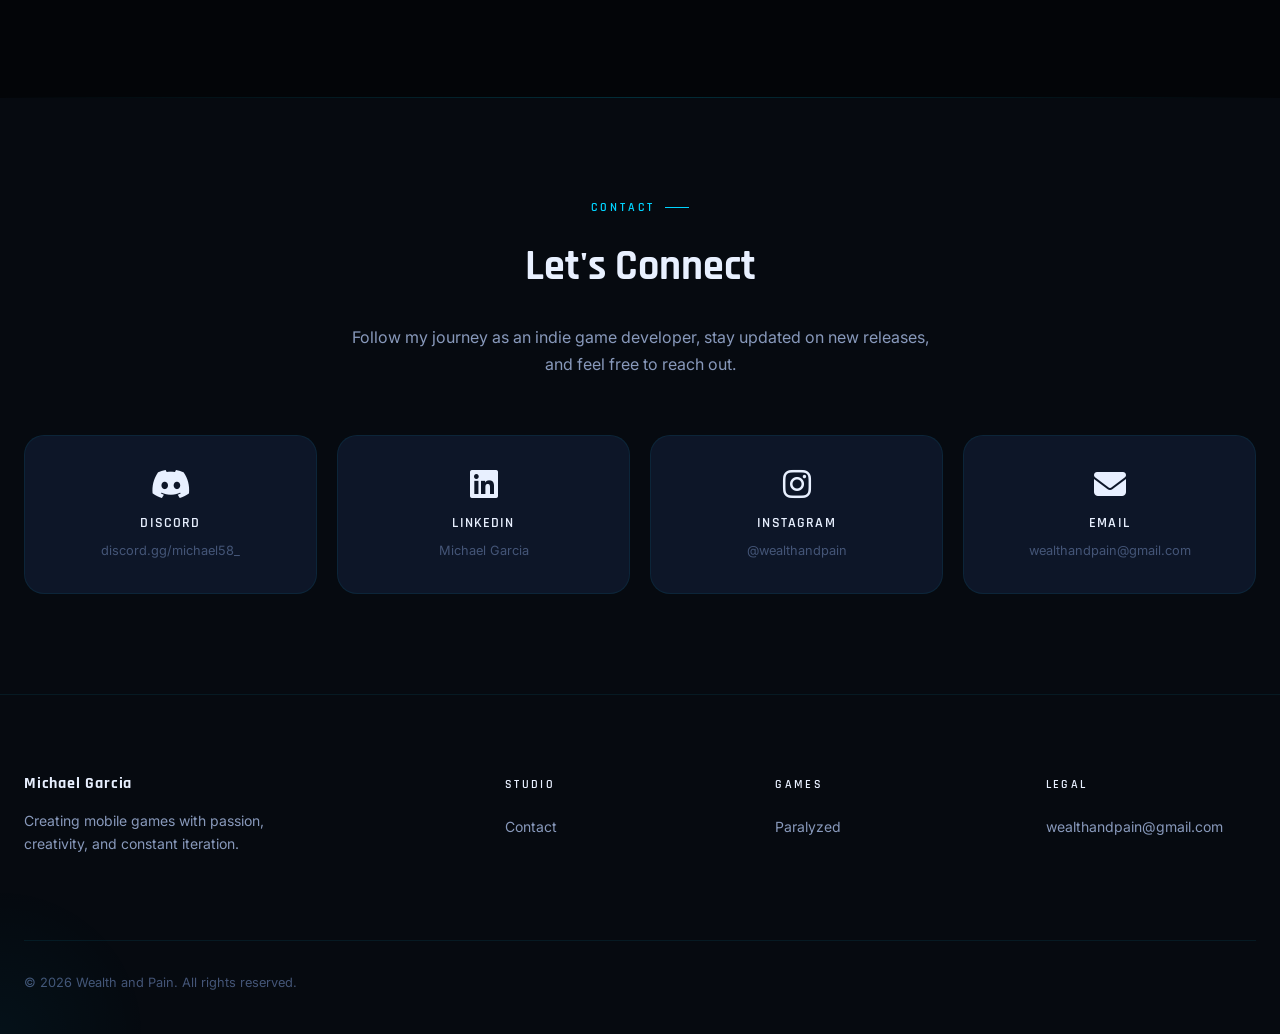
==== commit 72dbb0ee: "Feat: update favicon and add new gallery screenshot" ====
--- a/index.html
+++ b/index.html
@@ -10,7 +10,7 @@
     <meta property="og:type" content="website">
     <title>Wealth and Pain</title>
     <link rel="stylesheet" href="css/style.css">
-    <link rel="icon" type="image/svg+xml" href="data:image/svg+xml,<svg xmlns='http://www.w3.org/2000/svg' viewBox='0 0 32 32'><rect width='32' height='32' rx='8' fill='%2300d4ff'/><text x='16' y='23' font-size='18' text-anchor='middle' font-weight='900' fill='%23030508' font-family='monospace'>N</text></svg>">
+    <link rel="icon" type="image/svg+xml" href="data:image/svg+xml,<svg xmlns='http://www.w3.org/2000/svg' viewBox='0 0 32 32'><rect width='32' height='32' rx='8' fill='%2300d4ff'/><text x='16' y='23' font-size='18' text-anchor='middle' font-weight='900' fill='%23030508' font-family='monospace'>WP</text></svg>">
     <link rel="stylesheet" href="https://cdnjs.cloudflare.com/ajax/libs/font-awesome/6.5.1/css/all.min.css">
   </head>
   <body>
